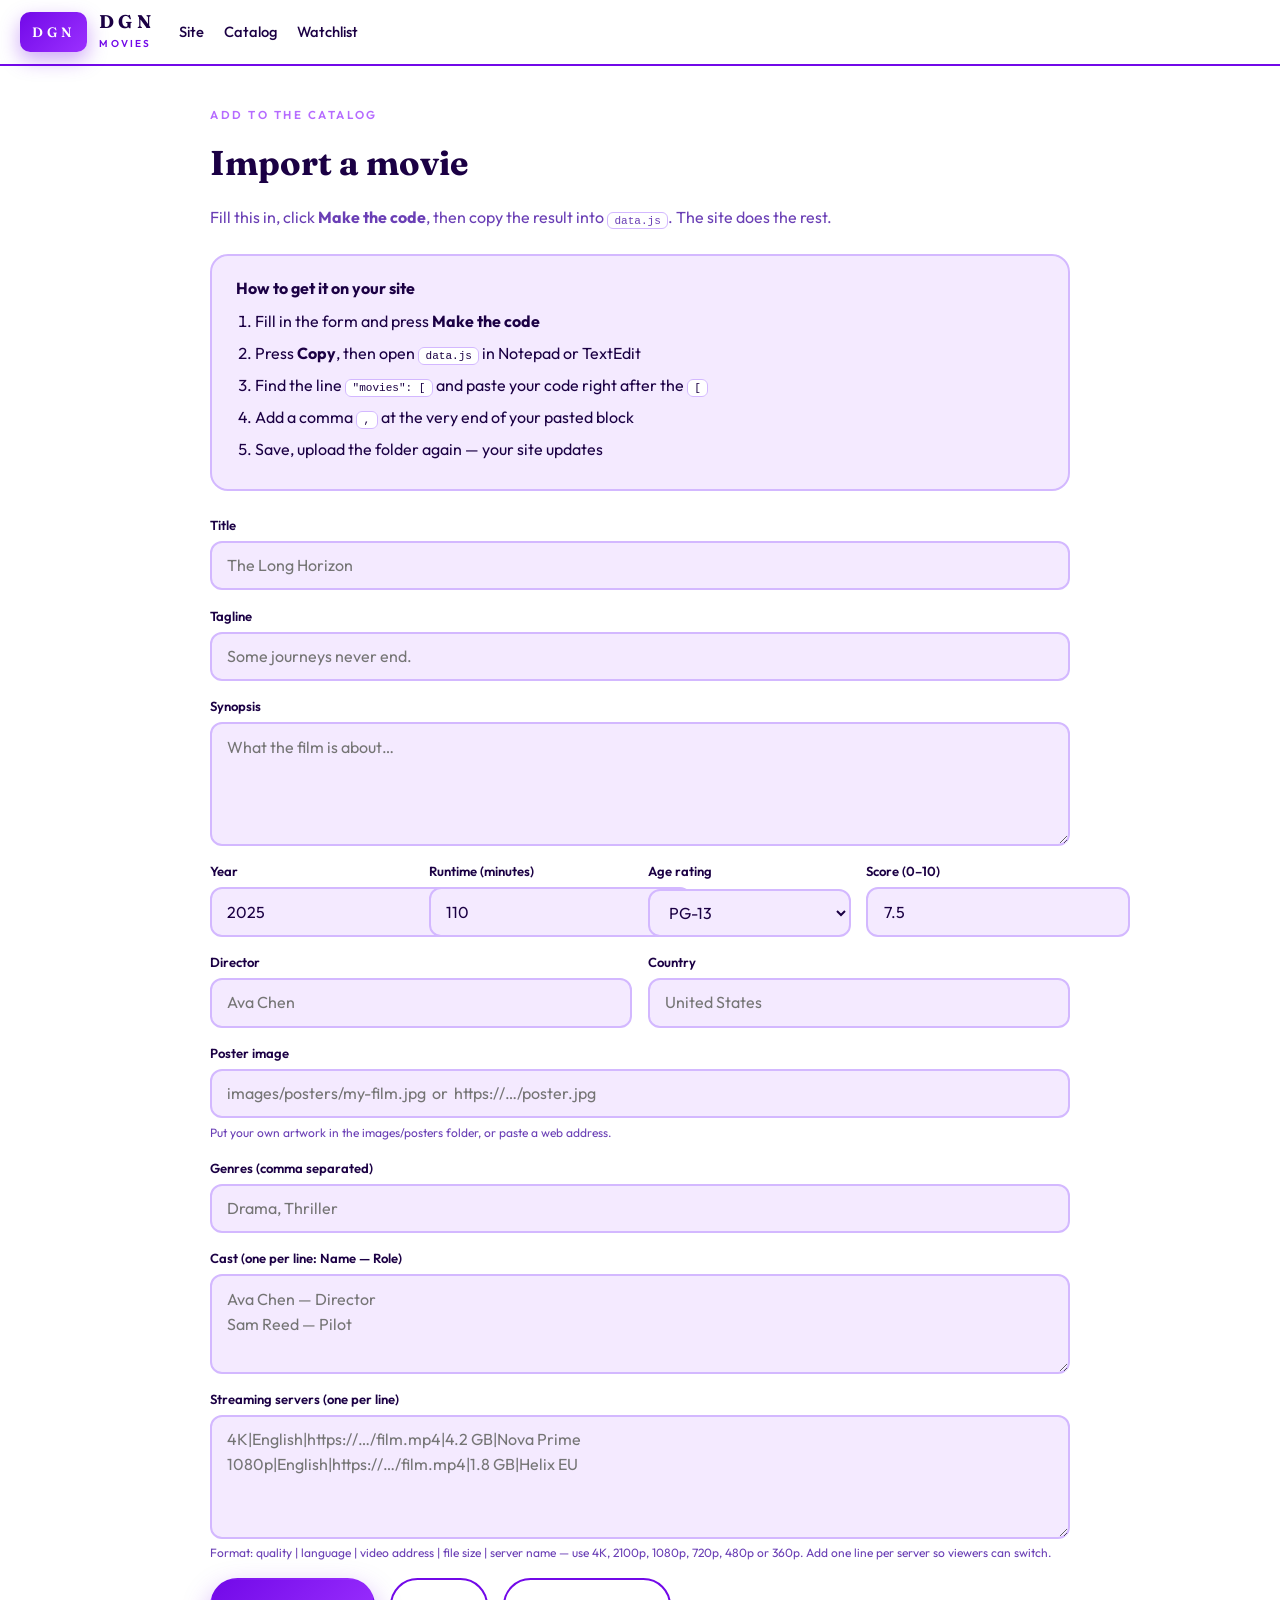
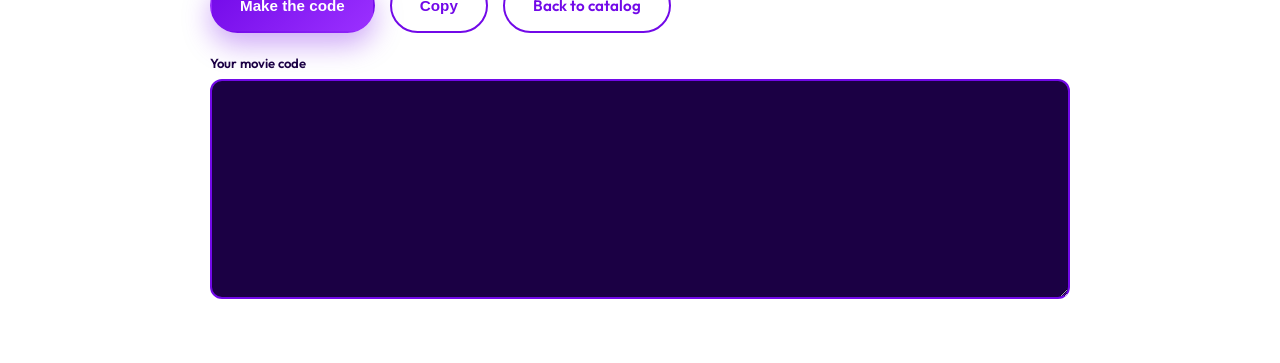
==== import.html @ 088bc802 "Add files via upload" ====
<!doctype html>
<html lang="en">
  <head>
    <meta charset="utf-8" />
    <meta name="viewport" content="width=device-width, initial-scale=1" />
    <title>Import a movie — DGN Movies</title>
    <link
      href="https://fonts.googleapis.com/css2?family=Fraunces:opsz,wght@9..144,400;9..144,600&family=Outfit:wght@300;400;500;600&display=swap"
      rel="stylesheet"
    />
    <link rel="stylesheet" href="styles.css" />
    <style>
      .tool {
        max-width: 860px;
        margin: 2.5rem auto 4rem;
      }
      .field {
        display: grid;
        gap: 0.35rem;
        margin-bottom: 0.95rem;
      }
      .field label {
        font-size: 0.82rem;
        font-weight: 600;
        color: #1b0044;
      }
      .field small {
        color: #6a3fb5;
        font-size: 0.75rem;
      }
      input,
      textarea,
      select {
        font: inherit;
        padding: 0.65rem 0.95rem;
        border: 2px solid #d3b8ff;
        border-radius: 12px;
        background: #f4eaff;
        color: #1b0044;
        outline: none;
      }
      input:focus,
      textarea:focus {
        border-color: #7209e8;
        background: #fff;
      }
      .two {
        display: grid;
        grid-template-columns: repeat(auto-fit, minmax(180px, 1fr));
        gap: 0.95rem;
      }
      .row {
        display: flex;
        gap: 0.95rem;
        flex-wrap: wrap;
      }
      .out {
        width: 100%;
        min-height: 220px;
        font-family: ui-monospace, Menlo, Consolas, monospace;
        font-size: 0.82rem;
        background: #1b0044;
        color: #e9dcff;
        border: 2px solid #7209e8;
      }
      .steps {
        border: 2px solid #d3b8ff;
        border-radius: 18px;
        background: #f4eaff;
        padding: 1.25rem 1.5rem;
        margin: 1.5rem 0;
      }
      .steps ol {
        margin: 0.5rem 0 0;
        padding-left: 1.2rem;
        color: #1b0044;
      }
      .steps li {
        margin-bottom: 0.45rem;
      }
      code {
        background: #fff;
        border: 1px solid #d3b8ff;
        border-radius: 6px;
        padding: 0.1rem 0.4rem;
        font-size: 0.85em;
      }
    </style>
  </head>
  <body>
    <header class="site-header">
      <div class="wrap header-inner">
        <a class="brand" href="index.html">
          <span class="brand-badge">DGN</span>
          <span class="brand-text"><strong>DGN</strong><small>Movies</small></span>
        </a>
        <nav class="nav">
          <a href="index.html">Site</a>
          <a href="index.html#/catalog">Catalog</a>
          <a href="index.html#/watchlist">Watchlist</a>
        </nav>
      </div>
    </header>

    <main class="tool wrap">
      <p class="eyebrow">Add to the catalog</p>
      <h2>Import a movie</h2>
      <p class="muted">
        Fill this in, click <strong>Make the code</strong>, then copy the result into
        <code>data.js</code>. The site does the rest.
      </p>

      <div class="steps">
        <strong>How to get it on your site</strong>
        <ol>
          <li>Fill in the form and press <strong>Make the code</strong></li>
          <li>Press <strong>Copy</strong>, then open <code>data.js</code> in Notepad or TextEdit</li>
          <li>Find the line <code>"movies": [</code> and paste your code right after the <code>[</code></li>
          <li>Add a comma <code>,</code> at the very end of your pasted block</li>
          <li>Save, upload the folder again — your site updates</li>
        </ol>
      </div>

      <div class="field">
        <label for="title">Title</label>
        <input id="title" placeholder="The Long Horizon" />
      </div>

      <div class="field">
        <label for="tagline">Tagline</label>
        <input id="tagline" placeholder="Some journeys never end." />
      </div>

      <div class="field">
        <label for="synopsis">Synopsis</label>
        <textarea id="synopsis" rows="4" placeholder="What the film is about…"></textarea>
      </div>

      <div class="two">
        <div class="field">
          <label for="year">Year</label>
          <input id="year" type="number" value="2025" />
        </div>
        <div class="field">
          <label for="runtime">Runtime (minutes)</label>
          <input id="runtime" type="number" value="110" />
        </div>
        <div class="field">
          <label for="rating">Age rating</label>
          <select id="rating">
            <option>G</option>
            <option>PG</option>
            <option selected>PG-13</option>
            <option>R</option>
            <option>NR</option>
          </select>
        </div>
        <div class="field">
          <label for="score">Score (0–10)</label>
          <input id="score" type="number" step="0.1" value="7.5" />
        </div>
      </div>

      <div class="two">
        <div class="field">
          <label for="director">Director</label>
          <input id="director" placeholder="Ava Chen" />
        </div>
        <div class="field">
          <label for="country">Country</label>
          <input id="country" placeholder="United States" />
        </div>
      </div>

      <div class="field">
        <label for="poster">Poster image</label>
        <input id="poster" placeholder="images/posters/my-film.jpg  or  https://…/poster.jpg" />
        <small>Put your own artwork in the images/posters folder, or paste a web address.</small>
      </div>

      <div class="field">
        <label for="genres">Genres (comma separated)</label>
        <input id="genres" placeholder="Drama, Thriller" />
      </div>

      <div class="field">
        <label for="cast">Cast (one per line: Name — Role)</label>
        <textarea id="cast" rows="3" placeholder="Ava Chen — Director
Sam Reed — Pilot"></textarea>
      </div>

      <div class="field">
        <label for="links">Streaming servers (one per line)</label>
        <textarea id="links" rows="4" placeholder="4K|English|https://…/film.mp4|4.2 GB|Nova Prime
1080p|English|https://…/film.mp4|1.8 GB|Helix EU"></textarea>
        <small>
          Format: quality | language | video address | file size | server name — use 4K, 2100p, 1080p,
          720p, 480p or 360p. Add one line per server so viewers can switch.
        </small>
      </div>

      <div class="row">
        <button class="btn btn-primary" id="make">Make the code</button>
        <button class="btn btn-ghost" id="copy" style="border-color: #7209e8; color: #7209e8">
          Copy
        </button>
        <a class="btn btn-ghost" href="index.html#/catalog" style="border-color: #7209e8; color: #7209e8"
          >Back to catalog</a
        >
      </div>

      <div class="field" style="margin-top: 1.25rem">
        <label for="out">Your movie code</label>
        <textarea id="out" class="out" readonly></textarea>
      </div>
    </main>

    <script>
      function slugify(text) {
        return String(text)
          .toLowerCase()
          .replace(/[^a-z0-9]+/g, "-")
          .replace(/^-+|-+$/g, "")
          .slice(0, 60);
      }

      function build() {
        const value = (id) => document.getElementById(id).value.trim();
        const title = value("title") || "Untitled";
        const slug = slugify(title);
        const poster = value("poster") || "images/posters/fallback.svg";

        const cast = value("cast")
          .split("\n")
          .map((line) => line.trim())
          .filter(Boolean)
          .map((line) => {
            const parts = line.split(/\s+[—–-]\s+/);
            return {
              name: parts[0] || line,
              role: parts[1] || "",
            };
          });

        const links = value("links")
          .split("\n")
          .map((line) => line.trim())
          .filter(Boolean)
          .map((line) => {
            const p = line.split("|").map((x) => x.trim());
            return {
              quality: p[0] || "1080p",
              language: p[1] || "English",
              url: p[2] || "",
              fileSize: p[3] || "1.8 GB",
              server: {
                name: p[4] || "DGN Direct",
                code: slugify(p[4] || "dgn-direct"),
                region: "Global",
                status: "online",
                latencyMs: 25,
                accent: "#7209e8",
              },
            };
          });

        const movie = {
          id: Date.now(),
          slug: slug,
          title: title,
          tagline: value("tagline"),
          synopsis: value("synopsis"),
          year: Number(value("year")) || 2025,
          runtimeMinutes: Number(value("runtime")) || 100,
          contentRating: value("rating") || "PG-13",
          score: Number(value("score")) || 7.5,
          posterUrl: poster,
          backdropUrl: poster,
          director: value("director"),
          country: value("country"),
          featured: false,
          trending: false,
          genres: value("genres")
            .split(",")
            .map((g) => g.trim())
            .filter(Boolean),
          cast: cast,
          links: links,
        };

        document.getElementById("out").value = JSON.stringify(movie, null, 2) + ",";
      }

      document.getElementById("make").addEventListener("click", build);

      document.getElementById("copy").addEventListener("click", function () {
        const out = document.getElementById("out");
        if (!out.value.trim()) build();
        out.select();
        document.execCommand("copy");
        this.textContent = "Copied ✓";
        const button = this;
        setTimeout(function () {
          button.textContent = "Copy";
        }, 1800);
      });
    </script>
  </body>
</html>
---- styles.css ----
:root {
  --violet: #7209e8;
  --violet-bright: #9b30ff;
  --violet-deep: #1b0044;
  --violet-soft: #b56bff;
  --lilac: #f4eaff;
  --border: #d3b8ff;
  --mute: #6a3fb5;
  --fade: #9268d6;
  --hero: #210052;
  --glow: rgba(114, 9, 232, 0.35);
}

* {
  box-sizing: border-box;
}

body {
  margin: 0;
  background: #ffffff;
  color: var(--violet-deep);
  font-family: "Outfit", system-ui, sans-serif;
  line-height: 1.55;
  -webkit-font-smoothing: antialiased;
}

a {
  color: inherit;
  text-decoration: none;
}

.wrap {
  width: min(1240px, 100% - 2.5rem);
  margin-inline: auto;
}

.muted {
  color: var(--mute);
}

/* header */
.site-header {
  position: sticky;
  top: 0;
  z-index: 20;
  background: rgba(255, 255, 255, 0.94);
  backdrop-filter: blur(14px);
  border-bottom: 2px solid var(--violet);
}

.header-inner {
  display: flex;
  align-items: center;
  gap: 1.5rem;
  padding: 0.75rem 0;
  flex-wrap: wrap;
}

.brand {
  display: flex;
  align-items: center;
  gap: 0.75rem;
}

.brand-badge {
  background: linear-gradient(135deg, var(--violet), var(--violet-bright));
  color: #fff;
  padding: 0.6rem 0.75rem;
  border-radius: 10px;
  letter-spacing: 0.28em;
  font-family: "Fraunces", Georgia, serif;
  font-size: 0.85rem;
  font-weight: 600;
  box-shadow: 0 8px 20px var(--glow);
}

.brand-text strong {
  display: block;
  font-family: "Fraunces", Georgia, serif;
  letter-spacing: 0.22em;
  line-height: 1;
  font-size: 1.15rem;
}

.brand-text small {
  display: block;
  margin-top: 0.25rem;
  color: var(--violet);
  text-transform: uppercase;
  letter-spacing: 0.22em;
  font-size: 0.625rem;
  font-weight: 600;
}

.nav {
  display: flex;
  gap: 1.25rem;
  color: var(--violet-deep);
  font-size: 0.92rem;
  font-weight: 500;
}

.nav a:hover {
  color: var(--violet);
}

.search {
  margin-left: auto;
  min-width: 240px;
  padding: 0.6rem 1.1rem;
  border: 2px solid var(--border);
  border-radius: 999px;
  color: var(--violet-deep);
  background: var(--lilac);
  font: inherit;
  outline: none;
}

.search:focus {
  border-color: var(--violet);
  background: #fff;
  box-shadow: 0 0 0 4px rgba(114, 9, 232, 0.18);
}

/* hero */
.hero {
  position: relative;
  overflow: hidden;
  border-radius: 0 0 32px 32px;
  background: var(--hero);
  color: #fff;
  min-height: 64vh;
  display: flex;
  align-items: flex-end;
  margin-inline: calc(50% - 50vw);
  padding: 4rem max(1.25rem, calc(50vw - 620px)) 3.5rem;
}

.hero-bg {
  position: absolute;
  inset: 0;
  width: 100%;
  height: 100%;
  object-fit: cover;
  opacity: 0.55;
  filter: saturate(1.35) contrast(1.08);
}

.hero-scrim {
  position: absolute;
  inset: 0;
  background: linear-gradient(
      100deg,
      #2b0074 0%,
      rgba(43, 0, 116, 0.82) 42%,
      rgba(76, 0, 168, 0.35) 72%,
      rgba(120, 20, 220, 0.15) 100%
    ),
    linear-gradient(0deg, #1b0044 2%, rgba(27, 0, 68, 0.1) 60%);
}

.hero-body {
  position: relative;
  max-width: 660px;
}

.eyebrow {
  text-transform: uppercase;
  letter-spacing: 0.22em;
  font-size: 0.72rem;
  font-weight: 600;
  color: var(--violet-soft);
  margin: 0 0 0.75rem;
}

.hero h1 {
  font-family: "Fraunces", Georgia, serif;
  font-size: clamp(2.75rem, 6.5vw, 4.75rem);
  line-height: 0.96;
  margin: 0;
  text-shadow: 0 6px 30px rgba(20, 0, 60, 0.55);
}

.hero .tagline {
  color: #ffffff;
  font-size: 1.25rem;
  margin: 1rem 0;
  opacity: 0.92;
}

.meta {
  display: flex;
  flex-wrap: wrap;
  gap: 0.6rem;
  font-size: 0.78rem;
  font-weight: 600;
}

.meta span {
  background: rgba(255, 255, 255, 0.14);
  border: 1px solid rgba(255, 255, 255, 0.35);
  color: #fff;
  padding: 0.28rem 0.75rem;
  border-radius: 999px;
  letter-spacing: 0.12em;
  text-transform: uppercase;
}

.btn {
  display: inline-block;
  border-radius: 999px;
  padding: 0.85rem 1.75rem;
  font-size: 0.95rem;
  font-weight: 600;
  cursor: pointer;
  border: 2px solid transparent;
  transition: all 0.18s ease;
}

.btn-primary {
  background: linear-gradient(135deg, var(--violet), var(--violet-bright));
  color: #fff;
  box-shadow: 0 12px 28px var(--glow);
}

.btn-primary:hover {
  transform: translateY(-2px);
}

.btn-light {
  background: #fff;
  color: var(--violet);
}

.btn-light:hover {
  background: var(--lilac);
  transform: translateY(-2px);
}

.btn-ghost {
  border-color: rgba(255, 255, 255, 0.6);
  color: #fff;
  background: rgba(255, 255, 255, 0.08);
}

.btn-ghost:hover {
  background: rgba(255, 255, 255, 0.2);
}

.hero-actions {
  display: flex;
  gap: 0.85rem;
  margin-top: 1.85rem;
  flex-wrap: wrap;
}

/* sections */
.section {
  margin-top: 4rem;
}

.section-head {
  display: flex;
  align-items: flex-end;
  justify-content: space-between;
  gap: 1rem;
  margin-bottom: 1.5rem;
}

h2 {
  font-family: "Fraunces", Georgia, serif;
  font-size: 2.15rem;
  margin: 0.25rem 0 0;
  color: var(--violet-deep);
}

/* poster grid + rail */
.rail {
  display: flex;
  gap: 1.15rem;
  overflow-x: auto;
  padding-bottom: 0.5rem;
}

.grid {
  display: grid;
  grid-template-columns: repeat(auto-fill, minmax(170px, 1fr));
  gap: 1.15rem;
}

.card {
  position: relative;
  display: block;
  border-radius: 16px;
  overflow: hidden;
  background: var(--hero);
  box-shadow: 0 18px 36px rgba(60, 0, 150, 0.28);
  transition: transform 0.25s ease, box-shadow 0.25s ease;
}

.card:hover {
  transform: translateY(-6px);
  box-shadow: 0 26px 50px var(--glow);
}

.rail .card {
  min-width: 215px;
}

.card img {
  width: 100%;
  aspect-ratio: 2 / 3;
  object-fit: cover;
  display: block;
  filter: saturate(1.15) contrast(1.05);
}

.card-overlay {
  position: absolute;
  inset: 0;
  background: linear-gradient(to top, rgba(27, 0, 68, 0.96) 12%, rgba(27, 0, 68, 0.12) 55%);
}

.card-body {
  position: absolute;
  inset: auto 0 0 0;
  padding: 1rem;
  color: #fff;
}

.card-body h3 {
  font-family: "Fraunces", Georgia, serif;
  font-size: 1.12rem;
  margin: 0;
  line-height: 1.18;
  text-shadow: 0 2px 12px rgba(20, 0, 60, 0.7);
}

.card-body p {
  margin: 0.4rem 0 0;
  font-size: 0.7rem;
  font-weight: 600;
  letter-spacing: 0.14em;
  text-transform: uppercase;
  color: var(--violet-soft);
}

.badges {
  position: absolute;
  top: 0.85rem;
  left: 0.85rem;
  display: flex;
  gap: 0.4rem;
}

.badge {
  background: #fff;
  color: var(--violet);
  font-size: 0.72rem;
  font-weight: 700;
  padding: 0.2rem 0.65rem;
  border-radius: 999px;
  box-shadow: 0 6px 14px rgba(20, 0, 60, 0.35);
}

.badge.dark {
  background: var(--violet);
  color: #fff;
  font-weight: 600;
}

/* chips */
.chips {
  display: flex;
  flex-wrap: wrap;
  gap: 0.55rem;
  margin: 0.75rem 0 1.5rem;
  align-items: center;
}

.chip {
  border: 2px solid var(--border);
  background: var(--lilac);
  color: var(--violet-deep);
  border-radius: 999px;
  padding: 0.42rem 1rem;
  font-size: 0.82rem;
  font-weight: 600;
  cursor: pointer;
  transition: all 0.18s ease;
}

.chip:hover {
  border-color: var(--violet);
  color: var(--violet);
}

.chip.on {
  background: linear-gradient(135deg, var(--violet), var(--violet-bright));
  border-color: var(--violet);
  color: #fff;
  box-shadow: 0 10px 22px var(--glow);
}

/* services */
.services {
  display: grid;
  grid-template-columns: repeat(auto-fill, minmax(205px, 1fr));
  gap: 1rem;
}

.service {
  border: 2px solid var(--border);
  border-radius: 18px;
  padding: 1.15rem;
  background: #fff;
  transition: all 0.2s ease;
}

.service:hover {
  border-color: var(--violet);
  transform: translateY(-5px);
  box-shadow: 0 20px 40px var(--glow);
}

.service-dot {
  width: 42px;
  height: 42px;
  border-radius: 14px;
  display: grid;
  place-items: center;
  color: #fff;
  font-size: 0.78rem;
  font-weight: 700;
  box-shadow: 0 8px 18px rgba(20, 0, 60, 0.28);
}

.service h3 {
  font-family: "Fraunces", Georgia, serif;
  margin: 0.95rem 0 0.15rem;
  font-size: 1.2rem;
  color: var(--violet-deep);
}

.service .cat {
  color: var(--violet);
  text-transform: uppercase;
  letter-spacing: 0.16em;
  font-size: 0.66rem;
  font-weight: 700;
}

.service p {
  color: var(--mute);
  font-size: 0.85rem;
  margin: 0.55rem 0 0.8rem;
}

.service .open {
  color: var(--violet);
  font-size: 0.82rem;
  font-weight: 600;
}

/* detail */
.detail-hero {
  position: relative;
  overflow: hidden;
  border-radius: 0 0 32px 32px;
  background: var(--hero);
  color: #fff;
  margin-inline: calc(50% - 50vw);
  padding: 3.25rem max(1.25rem, calc(50vw - 620px)) 3rem;
}

.detail-inner {
  position: relative;
  display: grid;
  grid-template-columns: 200px 1fr;
  gap: 2.25rem;
  align-items: end;
}

.detail-inner img.poster {
  width: 200px;
  border-radius: 14px;
  border: 3px solid rgba(255, 255, 255, 0.35);
  box-shadow: 0 24px 48px rgba(0, 0, 0, 0.5);
  filter: saturate(1.15);
}

.detail-inner h1 {
  font-family: "Fraunces", Georgia, serif;
  font-size: clamp(2.5rem, 5.5vw, 4rem);
  margin: 0.35rem 0;
  line-height: 1;
  text-shadow: 0 6px 30px rgba(20, 0, 60, 0.55);
}

.detail-inner .tagline {
  color: #fff;
  font-size: 1.2rem;
  opacity: 0.92;
}

.columns {
  display: grid;
  grid-template-columns: minmax(0, 1fr) 310px;
  gap: 2.5rem;
  margin-top: 2.5rem;
}

.player {
  border: 2px solid var(--border);
  border-radius: 20px;
  overflow: hidden;
  background: #fff;
  box-shadow: 0 22px 46px rgba(60, 0, 150, 0.24);
}

.player video {
  width: 100%;
  aspect-ratio: 16 / 9;
  background: var(--hero);
  display: block;
}

.player-body {
  background: var(--lilac);
  padding: 1.15rem;
  border-top: 2px solid var(--border);
}

.server-grid {
  display: grid;
  grid-template-columns: repeat(auto-fill, minmax(215px, 1fr));
  gap: 0.75rem;
}

.server {
  border: 2px solid var(--border);
  background: #fff;
  border-radius: 14px;
  padding: 0.95rem;
  text-align: left;
  cursor: pointer;
  font: inherit;
  transition: all 0.16s ease;
}

.server:hover {
  border-color: var(--violet-soft);
  transform: translateY(-2px);
}

.server.on {
  border-color: var(--violet);
  background: #f0e2ff;
  box-shadow: 0 10px 22px var(--glow);
}

.server .top {
  display: flex;
  align-items: center;
  justify-content: space-between;
  gap: 0.5rem;
}

.server .name {
  display: flex;
  align-items: center;
  gap: 0.55rem;
  font-size: 0.95rem;
  font-weight: 600;
  color: var(--violet-deep);
}

.dot {
  width: 11px;
  height: 11px;
  border-radius: 999px;
  box-shadow: 0 0 0 3px rgba(114, 9, 232, 0.16);
}

.q {
  background: var(--violet);
  color: #fff;
  border-radius: 999px;
  padding: 0.18rem 0.65rem;
  font-size: 0.72rem;
  font-weight: 700;
}

.server .sub {
  color: var(--mute);
  font-size: 0.8rem;
  margin-top: 0.4rem;
  font-weight: 500;
}

.panel {
  border: 2px solid var(--border);
  border-radius: 20px;
  padding: 1.35rem;
  background: var(--lilac);
}

.panel h3 {
  margin: 0 0 0.85rem;
  color: var(--violet);
  text-transform: uppercase;
  letter-spacing: 0.2em;
  font-size: 0.72rem;
  font-weight: 700;
}

.panel ul {
  list-style: none;
  margin: 0;
  padding: 0;
  display: grid;
  gap: 0.85rem;
  font-size: 0.92rem;
  color: var(--violet-deep);
  font-weight: 500;
}

.panel li span {
  display: block;
  color: var(--mute);
  font-size: 0.8rem;
  font-weight: 500;
}

.cast {
  list-style: none;
  padding: 0;
  margin: 1.15rem 0 0;
  display: grid;
  grid-template-columns: repeat(auto-fill, minmax(215px, 1fr));
  gap: 0.85rem;
}

.cast li {
  border: 2px solid var(--border);
  background: var(--lilac);
  border-radius: 14px;
  padding: 0.95rem 1.15rem;
  color: var(--violet-deep);
}

.cast li span {
  display: block;
  color: var(--mute);
  font-size: 0.84rem;
}

.synopsis {
  max-width: 62ch;
  color: var(--violet-deep);
  margin-top: 2rem;
  font-size: 1.06rem;
  line-height: 1.75;
}

/* footer */
.site-footer {
  margin-top: 5.5rem;
  border-top: 3px solid var(--violet);
  background: linear-gradient(135deg, var(--violet-deep), #3d0091);
  color: #e9dcff;
}

.footer-inner {
  display: flex;
  justify-content: space-between;
  gap: 2rem;
  padding: 2.75rem 0;
  flex-wrap: wrap;
  font-size: 0.92rem;
}

.footer-brand {
  font-family: "Fraunces", Georgia, serif;
  letter-spacing: 0.22em;
  color: #fff;
  font-size: 1.55rem;
  margin: 0 0 0.5rem;
}

.footer-links {
  display: flex;
  gap: 1.35rem;
  text-transform: uppercase;
  letter-spacing: 0.16em;
  font-size: 0.75rem;
  font-weight: 600;
}

.footer-links a:hover {
  color: var(--violet-soft);
}

.empty {
  color: var(--mute);
  padding: 3rem 0;
  font-size: 1.05rem;
}

@media (max-width: 860px) {
  .columns {
    grid-template-columns: 1fr;
  }

  .detail-inner {
    grid-template-columns: 1fr;
  }

  .detail-inner img.poster {
    display: none;
  }

  .search {
    order: 3;
    width: 100%;
    margin-left: 0;
  }
}
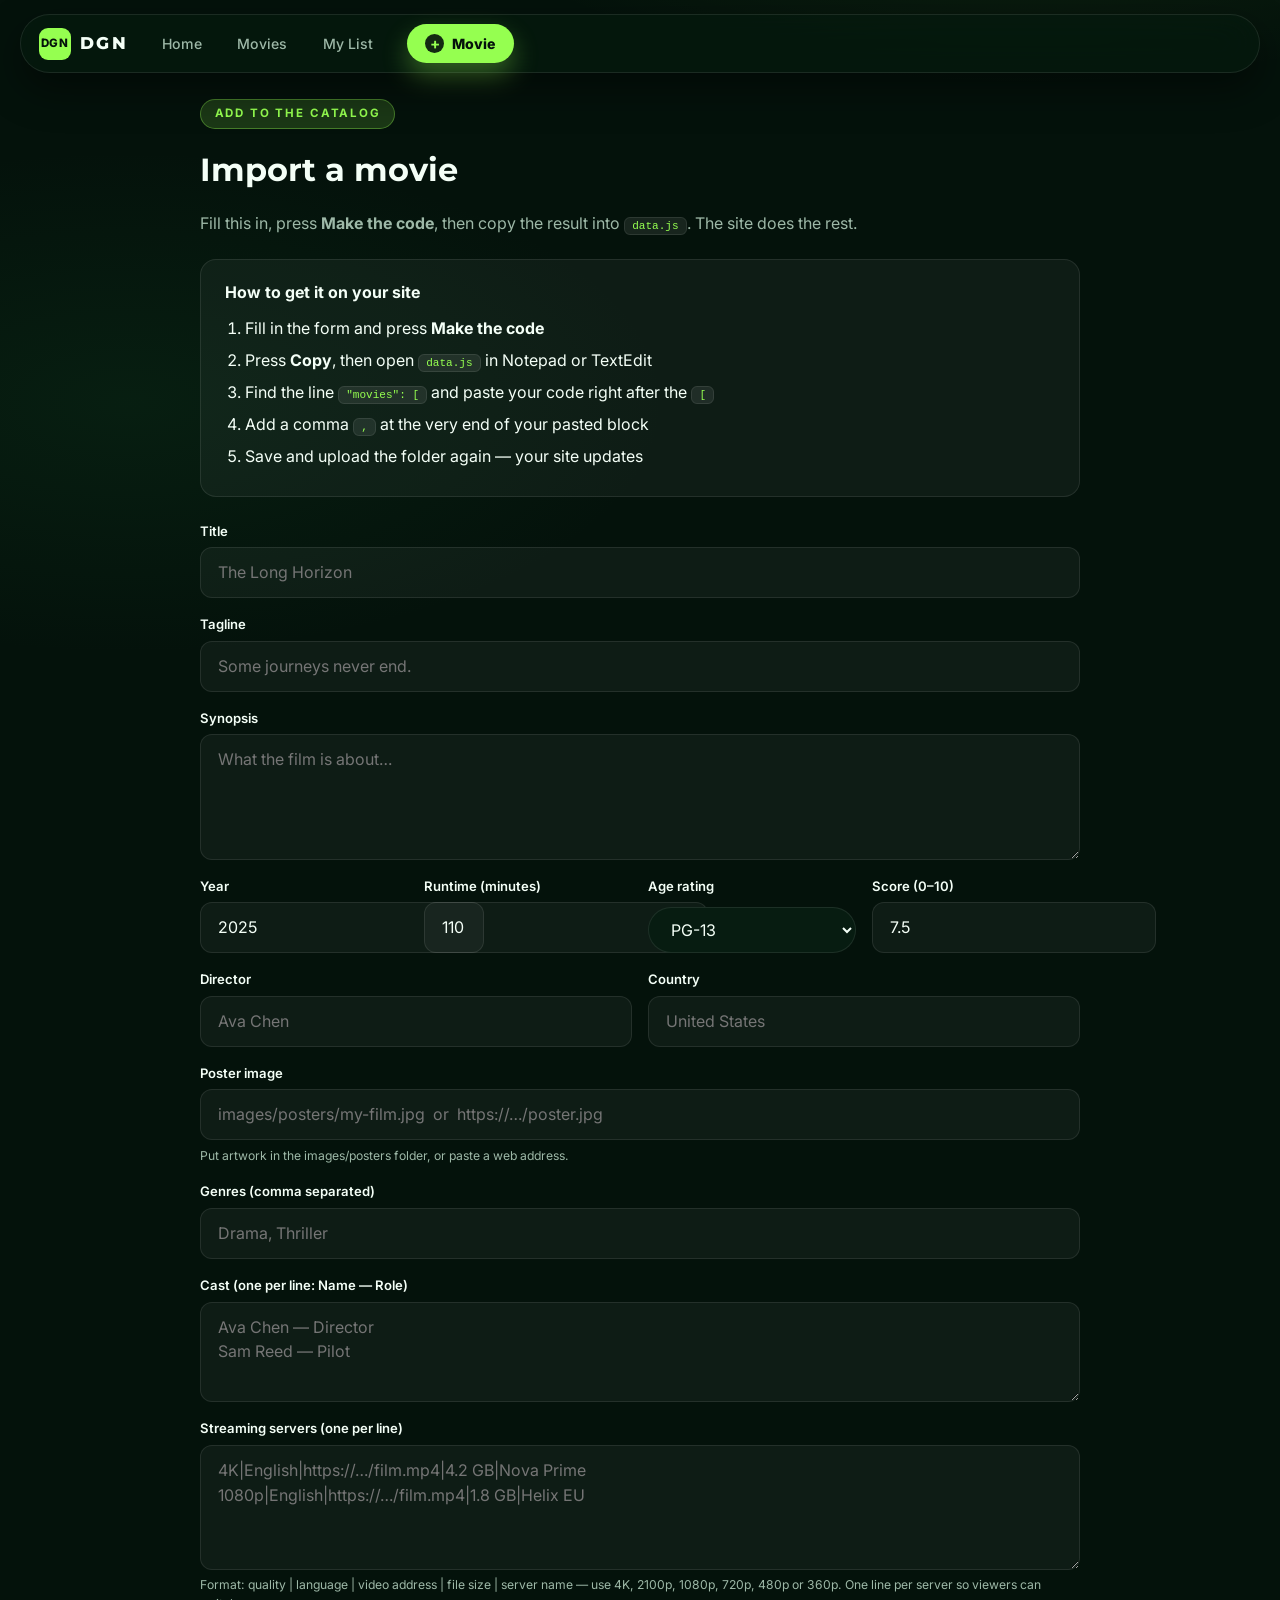
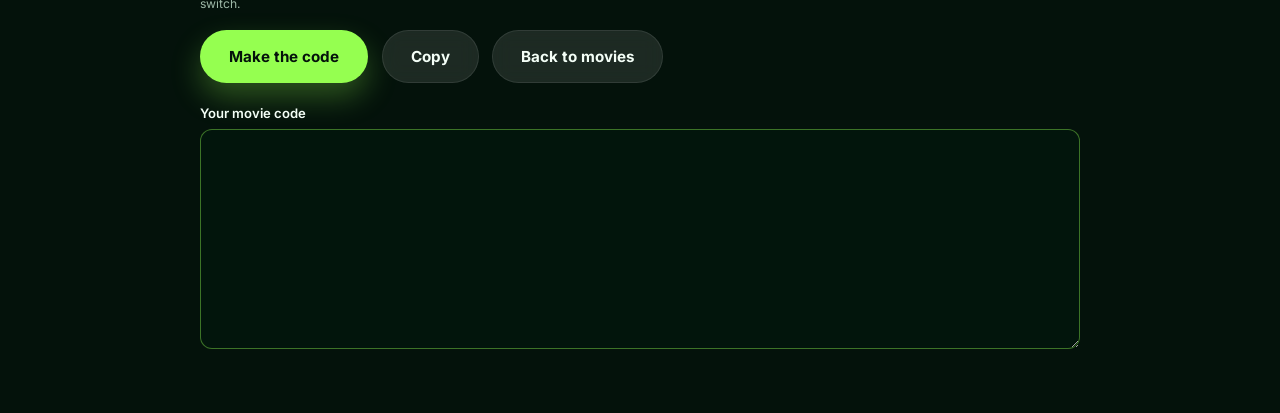
==== commit 45619efe: "Add files via upload" ====
--- a/import.html
+++ b/import.html
@@ -4,54 +4,53 @@
     <meta charset="utf-8" />
     <meta name="viewport" content="width=device-width, initial-scale=1" />
     <title>Import a movie — DGN Movies</title>
+    <meta name="theme-color" content="#95FF50" />
     <link
-      href="https://fonts.googleapis.com/css2?family=Fraunces:opsz,wght@9..144,400;9..144,600&family=Outfit:wght@300;400;500;600&display=swap"
+      href="https://fonts.googleapis.com/css2?family=Inter:wght@300;400;500;600;700;800&family=Montserrat:wght@500;600;700;800&display=swap"
       rel="stylesheet"
     />
     <link rel="stylesheet" href="styles.css" />
     <style>
       .tool {
-        max-width: 860px;
+        max-width: 880px;
         margin: 2.5rem auto 4rem;
       }
       .field {
         display: grid;
-        gap: 0.35rem;
-        margin-bottom: 0.95rem;
+        gap: 0.4rem;
+        margin-bottom: 1rem;
       }
       .field label {
         font-size: 0.82rem;
         font-weight: 600;
-        color: #1b0044;
       }
       .field small {
-        color: #6a3fb5;
-        font-size: 0.75rem;
+        color: var(--muted);
+        font-size: 0.76rem;
       }
       input,
-      textarea,
-      select {
+      textarea {
         font: inherit;
-        padding: 0.65rem 0.95rem;
-        border: 2px solid #d3b8ff;
+        padding: 0.75rem 1.05rem;
+        border: 1px solid var(--line);
         border-radius: 12px;
-        background: #f4eaff;
-        color: #1b0044;
+        background: var(--panel);
+        color: var(--text);
         outline: none;
       }
       input:focus,
       textarea:focus {
-        border-color: #7209e8;
-        background: #fff;
+        border-color: var(--accent);
+        background: var(--panel-2);
       }
       .two {
         display: grid;
         grid-template-columns: repeat(auto-fit, minmax(180px, 1fr));
-        gap: 0.95rem;
-      }
-      .row {
+        gap: 1rem;
+      }
+      .row-btn {
         display: flex;
-        gap: 0.95rem;
+        gap: 0.85rem;
         flex-wrap: wrap;
       }
       .out {
@@ -59,54 +58,55 @@
         min-height: 220px;
         font-family: ui-monospace, Menlo, Consolas, monospace;
         font-size: 0.82rem;
-        background: #1b0044;
-        color: #e9dcff;
-        border: 2px solid #7209e8;
+        background: #02150c;
+        color: var(--accent);
+        border: 1px solid rgba(149, 255, 80, 0.4);
       }
       .steps {
-        border: 2px solid #d3b8ff;
-        border-radius: 18px;
-        background: #f4eaff;
+        border: 1px solid var(--line);
+        border-radius: 16px;
+        background: var(--panel);
         padding: 1.25rem 1.5rem;
         margin: 1.5rem 0;
       }
       .steps ol {
-        margin: 0.5rem 0 0;
-        padding-left: 1.2rem;
-        color: #1b0044;
+        margin: 0.65rem 0 0;
+        padding-left: 1.25rem;
       }
       .steps li {
         margin-bottom: 0.45rem;
       }
       code {
-        background: #fff;
-        border: 1px solid #d3b8ff;
+        background: var(--panel-2);
+        border: 1px solid var(--line);
         border-radius: 6px;
-        padding: 0.1rem 0.4rem;
+        padding: 0.12rem 0.45rem;
         font-size: 0.85em;
+        color: var(--accent);
       }
     </style>
   </head>
   <body>
-    <header class="site-header">
-      <div class="wrap header-inner">
+    <div class="nav-shell">
+      <nav class="nav">
         <a class="brand" href="index.html">
-          <span class="brand-badge">DGN</span>
-          <span class="brand-text"><strong>DGN</strong><small>Movies</small></span>
+          <span class="brand-mark">DGN</span>
+          <span class="brand-name">DGN</span>
         </a>
-        <nav class="nav">
-          <a href="index.html">Site</a>
-          <a href="index.html#/catalog">Catalog</a>
-          <a href="index.html#/watchlist">Watchlist</a>
-        </nav>
-      </div>
-    </header>
-
-    <main class="tool wrap">
-      <p class="eyebrow">Add to the catalog</p>
-      <h2>Import a movie</h2>
+        <div class="nav-links">
+          <a href="index.html">Home</a>
+          <a href="index.html#/catalog">Movies</a>
+          <a href="index.html#/watchlist">My List</a>
+        </div>
+        <a class="nav-cta" href="import.html"><span class="plus">+</span> Movie</a>
+      </nav>
+    </div>
+
+    <main class="tool">
+      <span class="tag-pill">Add to the catalog</span>
+      <h2 style="font-size: 2rem; margin: 1rem 0 0.5rem">Import a movie</h2>
       <p class="muted">
-        Fill this in, click <strong>Make the code</strong>, then copy the result into
+        Fill this in, press <strong>Make the code</strong>, then copy the result into
         <code>data.js</code>. The site does the rest.
       </p>
 
@@ -117,7 +117,7 @@
           <li>Press <strong>Copy</strong>, then open <code>data.js</code> in Notepad or TextEdit</li>
           <li>Find the line <code>"movies": [</code> and paste your code right after the <code>[</code></li>
           <li>Add a comma <code>,</code> at the very end of your pasted block</li>
-          <li>Save, upload the folder again — your site updates</li>
+          <li>Save and upload the folder again — your site updates</li>
         </ol>
       </div>
 
@@ -147,7 +147,7 @@
         </div>
         <div class="field">
           <label for="rating">Age rating</label>
-          <select id="rating">
+          <select id="rating" style="width: 100%">
             <option>G</option>
             <option>PG</option>
             <option selected>PG-13</option>
@@ -175,7 +175,7 @@
       <div class="field">
         <label for="poster">Poster image</label>
         <input id="poster" placeholder="images/posters/my-film.jpg  or  https://…/poster.jpg" />
-        <small>Put your own artwork in the images/posters folder, or paste a web address.</small>
+        <small>Put artwork in the images/posters folder, or paste a web address.</small>
       </div>
 
       <div class="field">
@@ -185,28 +185,26 @@
 
       <div class="field">
         <label for="cast">Cast (one per line: Name — Role)</label>
-        <textarea id="cast" rows="3" placeholder="Ava Chen — Director
-Sam Reed — Pilot"></textarea>
+        <textarea id="cast" rows="3" placeholder="Ava Chen — Director&#10;Sam Reed — Pilot"></textarea>
       </div>
 
       <div class="field">
         <label for="links">Streaming servers (one per line)</label>
-        <textarea id="links" rows="4" placeholder="4K|English|https://…/film.mp4|4.2 GB|Nova Prime
-1080p|English|https://…/film.mp4|1.8 GB|Helix EU"></textarea>
+        <textarea
+          id="links"
+          rows="4"
+          placeholder="4K|English|https://…/film.mp4|4.2 GB|Nova Prime&#10;1080p|English|https://…/film.mp4|1.8 GB|Helix EU"
+        ></textarea>
         <small>
-          Format: quality | language | video address | file size | server name — use 4K, 2100p, 1080p,
-          720p, 480p or 360p. Add one line per server so viewers can switch.
+          Format: quality | language | video address | file size | server name — use 4K, 2100p,
+          1080p, 720p, 480p or 360p. One line per server so viewers can switch.
         </small>
       </div>
 
-      <div class="row">
-        <button class="btn btn-primary" id="make">Make the code</button>
-        <button class="btn btn-ghost" id="copy" style="border-color: #7209e8; color: #7209e8">
-          Copy
-        </button>
-        <a class="btn btn-ghost" href="index.html#/catalog" style="border-color: #7209e8; color: #7209e8"
-          >Back to catalog</a
-        >
+      <div class="row-btn">
+        <button class="btn btn-accent" id="make">Make the code</button>
+        <button class="btn btn-glass" id="copy">Copy</button>
+        <a class="btn btn-glass" href="index.html#/catalog">Back to movies</a>
       </div>
 
       <div class="field" style="margin-top: 1.25rem">
@@ -236,10 +234,7 @@
           .filter(Boolean)
           .map((line) => {
             const parts = line.split(/\s+[—–-]\s+/);
-            return {
-              name: parts[0] || line,
-              role: parts[1] || "",
-            };
+            return { name: parts[0] || line, role: parts[1] || "" };
           });
 
         const links = value("links")
@@ -259,7 +254,7 @@
                 region: "Global",
                 status: "online",
                 latencyMs: 25,
-                accent: "#7209e8",
+                accent: "#95ff50",
               },
             };
           });
--- a/styles.css
+++ b/styles.css
@@ -1,25 +1,33 @@
 :root {
-  --violet: #7209e8;
-  --violet-bright: #9b30ff;
-  --violet-deep: #1b0044;
-  --violet-soft: #b56bff;
-  --lilac: #f4eaff;
-  --border: #d3b8ff;
-  --mute: #6a3fb5;
-  --fade: #9268d6;
-  --hero: #210052;
-  --glow: rgba(114, 9, 232, 0.35);
+  --bg: #04120b;
+  --bg-2: #071c11;
+  --panel: rgba(255, 255, 255, 0.045);
+  --panel-2: rgba(255, 255, 255, 0.08);
+  --line: rgba(255, 255, 255, 0.09);
+  --text: #f4fff7;
+  --muted: #9db8a7;
+  --accent: #95ff50;
+  --accent-2: #6ee02f;
+  --shadow: 0 18px 40px rgba(0, 0, 0, 0.55);
+  --radius: 12px;
 }
 
 * {
   box-sizing: border-box;
 }
 
+html {
+  scroll-behavior: smooth;
+}
+
 body {
   margin: 0;
-  background: #ffffff;
-  color: var(--violet-deep);
-  font-family: "Outfit", system-ui, sans-serif;
+  background:
+    radial-gradient(1100px 480px at 80% -10%, rgba(149, 255, 80, 0.1), transparent 60%),
+    radial-gradient(900px 420px at 10% 20%, rgba(30, 120, 60, 0.12), transparent 60%),
+    var(--bg);
+  color: var(--text);
+  font-family: "Inter", system-ui, sans-serif;
   line-height: 1.55;
   -webkit-font-smoothing: antialiased;
 }
@@ -29,111 +37,187 @@
   text-decoration: none;
 }
 
+img {
+  display: block;
+}
+
 .wrap {
-  width: min(1240px, 100% - 2.5rem);
+  width: min(1320px, 100% - 2.5rem);
   margin-inline: auto;
 }
 
 .muted {
-  color: var(--mute);
-}
-
-/* header */
-.site-header {
+  color: var(--muted);
+}
+
+h1,
+h2,
+h3 {
+  font-family: "Montserrat", "Inter", sans-serif;
+  margin: 0;
+}
+
+/* ---------- floating glass nav ---------- */
+.nav-shell {
   position: sticky;
-  top: 0;
-  z-index: 20;
-  background: rgba(255, 255, 255, 0.94);
-  backdrop-filter: blur(14px);
-  border-bottom: 2px solid var(--violet);
-}
-
-.header-inner {
+  top: 14px;
+  z-index: 60;
+  padding: 0 1.25rem;
+}
+
+.nav {
+  width: min(1320px, 100%);
+  margin: 0 auto;
   display: flex;
   align-items: center;
-  gap: 1.5rem;
-  padding: 0.75rem 0;
-  flex-wrap: wrap;
+  gap: 1.15rem;
+  padding: 0.55rem 0.7rem 0.55rem 1.1rem;
+  border-radius: 999px;
+  border: 1px solid var(--line);
+  background: rgba(6, 26, 15, 0.72);
+  backdrop-filter: blur(20px) saturate(1.3);
+  box-shadow: 0 16px 40px rgba(0, 0, 0, 0.45);
 }
 
 .brand {
   display: flex;
   align-items: center;
-  gap: 0.75rem;
-}
-
-.brand-badge {
-  background: linear-gradient(135deg, var(--violet), var(--violet-bright));
-  color: #fff;
-  padding: 0.6rem 0.75rem;
-  border-radius: 10px;
-  letter-spacing: 0.28em;
-  font-family: "Fraunces", Georgia, serif;
-  font-size: 0.85rem;
-  font-weight: 600;
-  box-shadow: 0 8px 20px var(--glow);
-}
-
-.brand-text strong {
-  display: block;
-  font-family: "Fraunces", Georgia, serif;
-  letter-spacing: 0.22em;
-  line-height: 1;
-  font-size: 1.15rem;
-}
-
-.brand-text small {
-  display: block;
-  margin-top: 0.25rem;
-  color: var(--violet);
-  text-transform: uppercase;
-  letter-spacing: 0.22em;
-  font-size: 0.625rem;
-  font-weight: 600;
-}
-
-.nav {
-  display: flex;
-  gap: 1.25rem;
-  color: var(--violet-deep);
-  font-size: 0.92rem;
+  gap: 0.6rem;
+  font-weight: 800;
+  letter-spacing: 0.14em;
+}
+
+.brand-mark {
+  width: 32px;
+  height: 32px;
+  border-radius: 9px;
+  display: grid;
+  place-items: center;
+  background: var(--accent);
+  color: #04120b;
+  font-size: 0.72rem;
+  font-weight: 800;
+  letter-spacing: 0.06em;
+}
+
+.brand-name {
+  font-family: "Montserrat", sans-serif;
+  font-size: 1.05rem;
+}
+
+.nav-links {
+  display: flex;
+  gap: 0.35rem;
+}
+
+.nav-links a {
+  padding: 0.45rem 0.95rem;
+  border-radius: 999px;
+  font-size: 0.88rem;
   font-weight: 500;
-}
-
-.nav a:hover {
-  color: var(--violet);
+  color: var(--muted);
+  transition: all 0.18s ease;
+}
+
+.nav-links a:hover {
+  color: var(--text);
+  background: var(--panel-2);
+}
+
+.nav-links a.on {
+  color: #04120b;
+  background: var(--accent);
+  font-weight: 700;
 }
 
 .search {
   margin-left: auto;
-  min-width: 240px;
-  padding: 0.6rem 1.1rem;
-  border: 2px solid var(--border);
-  border-radius: 999px;
-  color: var(--violet-deep);
-  background: var(--lilac);
+  display: flex;
+  align-items: center;
+  gap: 0.55rem;
+  background: var(--panel);
+  border: 1px solid var(--line);
+  border-radius: 999px;
+  padding: 0.42rem 0.95rem;
+  min-width: 230px;
+}
+
+.search input {
+  background: none;
+  border: 0;
+  outline: none;
+  color: var(--text);
   font: inherit;
-  outline: none;
-}
-
-.search:focus {
-  border-color: var(--violet);
-  background: #fff;
-  box-shadow: 0 0 0 4px rgba(114, 9, 232, 0.18);
-}
-
-/* hero */
+  width: 100%;
+}
+
+.search input::placeholder {
+  color: rgba(157, 184, 167, 0.75);
+}
+
+.search svg {
+  flex: none;
+  opacity: 0.7;
+}
+
+.nav-cta {
+  display: inline-flex;
+  align-items: center;
+  gap: 0.45rem;
+  flex: none;
+  padding: 0.55rem 1.15rem;
+  border-radius: 999px;
+  background: var(--accent);
+  color: #04120b;
+  font-weight: 800;
+  font-size: 0.88rem;
+  letter-spacing: 0.01em;
+  box-shadow: 0 12px 26px rgba(149, 255, 80, 0.32);
+  transition: all 0.18s ease;
+}
+
+.nav-cta:hover {
+  background: var(--accent-2);
+  transform: translateY(-2px);
+}
+
+.nav-cta .plus {
+  display: grid;
+  place-items: center;
+  width: 19px;
+  height: 19px;
+  border-radius: 999px;
+  background: rgba(4, 18, 11, 0.9);
+  color: var(--accent);
+  font-size: 0.95rem;
+  line-height: 1;
+  font-weight: 700;
+}
+
+/* ---------- hero carousel ---------- */
 .hero {
   position: relative;
+  margin: -72px calc(50% - 50vw) 0;
+  min-height: 74vh;
+  display: flex;
+  align-items: flex-end;
   overflow: hidden;
-  border-radius: 0 0 32px 32px;
-  background: var(--hero);
-  color: #fff;
-  min-height: 64vh;
+  transition: opacity 0.5s ease;
+}
+
+.hero-slide {
+  position: absolute;
+  inset: 0;
   display: flex;
   align-items: flex-end;
-  margin-inline: calc(50% - 50vw);
-  padding: 4rem max(1.25rem, calc(50vw - 620px)) 3.5rem;
+  opacity: 0;
+  visibility: hidden;
+  transition: opacity 0.6s ease;
+}
+
+.hero-slide.on {
+  opacity: 1;
+  visibility: visible;
 }
 
 .hero-bg {
@@ -142,393 +226,459 @@
   width: 100%;
   height: 100%;
   object-fit: cover;
-  opacity: 0.55;
-  filter: saturate(1.35) contrast(1.08);
+  opacity: 0.62;
+  filter: saturate(1.15);
 }
 
 .hero-scrim {
   position: absolute;
   inset: 0;
-  background: linear-gradient(
-      100deg,
-      #2b0074 0%,
-      rgba(43, 0, 116, 0.82) 42%,
-      rgba(76, 0, 168, 0.35) 72%,
-      rgba(120, 20, 220, 0.15) 100%
-    ),
-    linear-gradient(0deg, #1b0044 2%, rgba(27, 0, 68, 0.1) 60%);
+  background:
+    linear-gradient(90deg, var(--bg) 4%, rgba(4, 18, 11, 0.82) 38%, rgba(4, 18, 11, 0.25) 72%),
+    linear-gradient(0deg, var(--bg) 3%, rgba(4, 18, 11, 0.1) 55%);
 }
 
 .hero-body {
   position: relative;
-  max-width: 660px;
-}
-
-.eyebrow {
+  width: min(1320px, 100% - 2.5rem);
+  margin: 0 auto;
+  padding: 8rem 0 5.5rem;
+  max-width: min(1320px, 100% - 2.5rem);
+}
+
+.hero-body > div {
+  max-width: 620px;
+}
+
+.tag-pill {
+  display: inline-flex;
+  align-items: center;
+  gap: 0.5rem;
+  padding: 0.32rem 0.85rem;
+  border-radius: 999px;
+  background: rgba(149, 255, 80, 0.16);
+  border: 1px solid rgba(149, 255, 80, 0.35);
+  color: var(--accent);
+  font-size: 0.72rem;
+  font-weight: 700;
+  letter-spacing: 0.16em;
   text-transform: uppercase;
-  letter-spacing: 0.22em;
-  font-size: 0.72rem;
-  font-weight: 600;
-  color: var(--violet-soft);
-  margin: 0 0 0.75rem;
 }
 
 .hero h1 {
-  font-family: "Fraunces", Georgia, serif;
-  font-size: clamp(2.75rem, 6.5vw, 4.75rem);
-  line-height: 0.96;
-  margin: 0;
-  text-shadow: 0 6px 30px rgba(20, 0, 60, 0.55);
+  font-size: clamp(2.6rem, 6vw, 4.5rem);
+  line-height: 1;
+  margin: 1.15rem 0 0.9rem;
+  text-shadow: 0 12px 40px rgba(0, 0, 0, 0.6);
 }
 
 .hero .tagline {
-  color: #ffffff;
-  font-size: 1.25rem;
-  margin: 1rem 0;
-  opacity: 0.92;
-}
-
-.meta {
+  color: rgba(244, 255, 247, 0.88);
+  font-size: 1.18rem;
+  margin: 0 0 1.25rem;
+}
+
+.meta-row {
   display: flex;
   flex-wrap: wrap;
-  gap: 0.6rem;
+  align-items: center;
+  gap: 0.55rem;
+  margin-bottom: 1.75rem;
+}
+
+.meta-chip {
+  padding: 0.3rem 0.8rem;
+  border-radius: 8px;
+  background: var(--panel-2);
+  border: 1px solid var(--line);
   font-size: 0.78rem;
   font-weight: 600;
-}
-
-.meta span {
-  background: rgba(255, 255, 255, 0.14);
-  border: 1px solid rgba(255, 255, 255, 0.35);
-  color: #fff;
-  padding: 0.28rem 0.75rem;
-  border-radius: 999px;
-  letter-spacing: 0.12em;
-  text-transform: uppercase;
+  letter-spacing: 0.05em;
+  color: var(--text);
+}
+
+.meta-chip.q {
+  background: var(--accent);
+  color: #04120b;
+  border-color: var(--accent);
 }
 
 .btn {
-  display: inline-block;
+  display: inline-flex;
+  align-items: center;
+  gap: 0.55rem;
   border-radius: 999px;
   padding: 0.85rem 1.75rem;
   font-size: 0.95rem;
-  font-weight: 600;
+  font-weight: 700;
   cursor: pointer;
-  border: 2px solid transparent;
+  border: 1px solid transparent;
   transition: all 0.18s ease;
-}
-
-.btn-primary {
-  background: linear-gradient(135deg, var(--violet), var(--violet-bright));
-  color: #fff;
-  box-shadow: 0 12px 28px var(--glow);
-}
-
-.btn-primary:hover {
+  font-family: inherit;
+}
+
+.btn-accent {
+  background: var(--accent);
+  color: #04120b;
+  box-shadow: 0 14px 30px rgba(149, 255, 80, 0.28);
+}
+
+.btn-accent:hover {
+  background: var(--accent-2);
   transform: translateY(-2px);
 }
 
-.btn-light {
-  background: #fff;
-  color: var(--violet);
-}
-
-.btn-light:hover {
-  background: var(--lilac);
-  transform: translateY(-2px);
-}
-
-.btn-ghost {
-  border-color: rgba(255, 255, 255, 0.6);
-  color: #fff;
-  background: rgba(255, 255, 255, 0.08);
-}
-
-.btn-ghost:hover {
-  background: rgba(255, 255, 255, 0.2);
-}
-
-.hero-actions {
+.btn-glass {
+  background: rgba(255, 255, 255, 0.1);
+  border-color: var(--line);
+  color: var(--text);
+  backdrop-filter: blur(10px);
+}
+
+.btn-glass:hover {
+  background: rgba(255, 255, 255, 0.18);
+}
+
+.btn-row {
   display: flex;
   gap: 0.85rem;
-  margin-top: 1.85rem;
   flex-wrap: wrap;
 }
 
-/* sections */
+.dots {
+  position: absolute;
+  right: max(1.25rem, calc(50vw - 660px));
+  bottom: 3.5rem;
+  display: flex;
+  gap: 0.5rem;
+  z-index: 5;
+}
+
+.dots button {
+  width: 34px;
+  height: 4px;
+  border-radius: 999px;
+  border: 0;
+  background: rgba(255, 255, 255, 0.28);
+  cursor: pointer;
+  padding: 0;
+}
+
+.dots button.on {
+  background: var(--accent);
+}
+
+/* ---------- sections & rows ---------- */
 .section {
-  margin-top: 4rem;
+  margin-top: 3.25rem;
 }
 
 .section-head {
   display: flex;
-  align-items: flex-end;
+  align-items: baseline;
   justify-content: space-between;
   gap: 1rem;
-  margin-bottom: 1.5rem;
-}
-
-h2 {
-  font-family: "Fraunces", Georgia, serif;
-  font-size: 2.15rem;
-  margin: 0.25rem 0 0;
-  color: var(--violet-deep);
-}
-
-/* poster grid + rail */
-.rail {
-  display: flex;
+  margin-bottom: 1.15rem;
+}
+
+.section-head h2 {
+  font-size: 1.35rem;
+  letter-spacing: -0.01em;
+}
+
+.section-head .more {
+  color: var(--accent);
+  font-size: 0.85rem;
+  font-weight: 600;
+}
+
+.row {
+  display: flex;
+  gap: 0.95rem;
+  overflow-x: auto;
+  padding: 0.55rem 0.25rem 1.25rem;
+  scroll-snap-type: x proximity;
+  scrollbar-width: none;
+}
+
+.row::-webkit-scrollbar {
+  display: none;
+}
+
+.grid {
+  display: grid;
+  grid-template-columns: repeat(auto-fill, minmax(168px, 1fr));
   gap: 1.15rem;
-  overflow-x: auto;
-  padding-bottom: 0.5rem;
-}
-
-.grid {
-  display: grid;
-  grid-template-columns: repeat(auto-fill, minmax(170px, 1fr));
-  gap: 1.15rem;
-}
-
+}
+
+/* ---------- poster card ---------- */
 .card {
   position: relative;
   display: block;
-  border-radius: 16px;
+  width: 176px;
+  flex: none;
+  scroll-snap-align: start;
+  border-radius: var(--radius);
   overflow: hidden;
-  background: var(--hero);
-  box-shadow: 0 18px 36px rgba(60, 0, 150, 0.28);
-  transition: transform 0.25s ease, box-shadow 0.25s ease;
+  background: var(--bg-2);
+  border: 1px solid var(--line);
+  transition: transform 0.28s ease, box-shadow 0.28s ease, border-color 0.28s ease;
+}
+
+.grid .card {
+  width: 100%;
 }
 
 .card:hover {
-  transform: translateY(-6px);
-  box-shadow: 0 26px 50px var(--glow);
-}
-
-.rail .card {
-  min-width: 215px;
+  transform: translateY(-6px) scale(1.03);
+  border-color: rgba(149, 255, 80, 0.55);
+  box-shadow: 0 22px 44px rgba(0, 0, 0, 0.6);
+  z-index: 2;
 }
 
 .card img {
   width: 100%;
   aspect-ratio: 2 / 3;
   object-fit: cover;
-  display: block;
-  filter: saturate(1.15) contrast(1.05);
-}
-
-.card-overlay {
+}
+
+.card-hover {
   position: absolute;
   inset: 0;
-  background: linear-gradient(to top, rgba(27, 0, 68, 0.96) 12%, rgba(27, 0, 68, 0.12) 55%);
-}
-
-.card-body {
-  position: absolute;
-  inset: auto 0 0 0;
-  padding: 1rem;
-  color: #fff;
-}
-
-.card-body h3 {
-  font-family: "Fraunces", Georgia, serif;
-  font-size: 1.12rem;
-  margin: 0;
-  line-height: 1.18;
-  text-shadow: 0 2px 12px rgba(20, 0, 60, 0.7);
-}
-
-.card-body p {
-  margin: 0.4rem 0 0;
-  font-size: 0.7rem;
-  font-weight: 600;
-  letter-spacing: 0.14em;
-  text-transform: uppercase;
-  color: var(--violet-soft);
+  display: flex;
+  flex-direction: column;
+  justify-content: flex-end;
+  padding: 0.85rem;
+  gap: 0.45rem;
+  background: linear-gradient(to top, rgba(4, 18, 11, 0.96) 22%, rgba(4, 18, 11, 0.15) 70%);
+  opacity: 0;
+  transition: opacity 0.28s ease;
+}
+
+.card:hover .card-hover {
+  opacity: 1;
+}
+
+.play {
+  width: 42px;
+  height: 42px;
+  border-radius: 999px;
+  background: var(--accent);
+  color: #04120b;
+  display: grid;
+  place-items: center;
+  font-size: 0.95rem;
+  margin-bottom: auto;
+  margin-top: 0.2rem;
+  box-shadow: 0 12px 26px rgba(149, 255, 80, 0.35);
+}
+
+.card-hover strong {
+  font-family: "Montserrat", sans-serif;
+  font-size: 0.92rem;
+  line-height: 1.25;
+}
+
+.card-hover span {
+  color: var(--muted);
+  font-size: 0.75rem;
 }
 
 .badges {
   position: absolute;
-  top: 0.85rem;
-  left: 0.85rem;
-  display: flex;
-  gap: 0.4rem;
+  top: 0.6rem;
+  left: 0.6rem;
+  display: flex;
+  gap: 0.35rem;
 }
 
 .badge {
-  background: #fff;
-  color: var(--violet);
+  padding: 0.18rem 0.55rem;
+  border-radius: 6px;
+  font-size: 0.68rem;
+  font-weight: 700;
+  background: rgba(4, 18, 11, 0.82);
+  border: 1px solid var(--line);
+  color: var(--text);
+  backdrop-filter: blur(6px);
+}
+
+.badge.lime {
+  background: var(--accent);
+  color: #04120b;
+  border-color: var(--accent);
+}
+
+/* ---------- provider tiles ---------- */
+.providers {
+  display: flex;
+  gap: 0.85rem;
+  overflow-x: auto;
+  padding: 0.35rem 0.25rem 1rem;
+  scrollbar-width: none;
+}
+
+.providers::-webkit-scrollbar {
+  display: none;
+}
+
+.provider {
+  flex: none;
+  width: 154px;
+  padding: 0.95rem;
+  border-radius: var(--radius);
+  border: 1px solid var(--line);
+  background: var(--panel);
+  transition: all 0.2s ease;
+}
+
+.provider:hover {
+  border-color: rgba(149, 255, 80, 0.5);
+  background: var(--panel-2);
+  transform: translateY(-4px);
+}
+
+.provider .dot {
+  width: 34px;
+  height: 34px;
+  border-radius: 10px;
+  display: grid;
+  place-items: center;
   font-size: 0.72rem;
-  font-weight: 700;
-  padding: 0.2rem 0.65rem;
-  border-radius: 999px;
-  box-shadow: 0 6px 14px rgba(20, 0, 60, 0.35);
-}
-
-.badge.dark {
-  background: var(--violet);
+  font-weight: 800;
   color: #fff;
-  font-weight: 600;
-}
-
-/* chips */
+}
+
+.provider strong {
+  display: block;
+  margin-top: 0.75rem;
+  font-size: 0.86rem;
+}
+
+.provider span {
+  color: var(--muted);
+  font-size: 0.72rem;
+}
+
+/* ---------- filters ---------- */
+.filter-bar {
+  display: flex;
+  flex-wrap: wrap;
+  gap: 0.75rem;
+  padding: 1rem;
+  border-radius: 16px;
+  border: 1px solid var(--line);
+  background: var(--panel);
+  margin: 1.25rem 0 1.75rem;
+}
+
+select {
+  font: inherit;
+  color: var(--text);
+  background: var(--bg-2);
+  border: 1px solid var(--line);
+  border-radius: 999px;
+  padding: 0.55rem 1.15rem;
+  outline: none;
+  cursor: pointer;
+}
+
+select:focus {
+  border-color: var(--accent);
+}
+
 .chips {
   display: flex;
   flex-wrap: wrap;
   gap: 0.55rem;
-  margin: 0.75rem 0 1.5rem;
-  align-items: center;
 }
 
 .chip {
-  border: 2px solid var(--border);
-  background: var(--lilac);
-  color: var(--violet-deep);
-  border-radius: 999px;
-  padding: 0.42rem 1rem;
+  border: 1px solid var(--line);
+  background: var(--panel);
+  color: var(--muted);
+  border-radius: 999px;
+  padding: 0.45rem 1.05rem;
   font-size: 0.82rem;
   font-weight: 600;
   cursor: pointer;
-  transition: all 0.18s ease;
+  transition: all 0.16s ease;
+  font-family: inherit;
 }
 
 .chip:hover {
-  border-color: var(--violet);
-  color: var(--violet);
+  border-color: rgba(149, 255, 80, 0.5);
+  color: var(--text);
 }
 
 .chip.on {
-  background: linear-gradient(135deg, var(--violet), var(--violet-bright));
-  border-color: var(--violet);
-  color: #fff;
-  box-shadow: 0 10px 22px var(--glow);
-}
-
-/* services */
-.services {
-  display: grid;
-  grid-template-columns: repeat(auto-fill, minmax(205px, 1fr));
-  gap: 1rem;
-}
-
-.service {
-  border: 2px solid var(--border);
-  border-radius: 18px;
-  padding: 1.15rem;
-  background: #fff;
-  transition: all 0.2s ease;
-}
-
-.service:hover {
-  border-color: var(--violet);
-  transform: translateY(-5px);
-  box-shadow: 0 20px 40px var(--glow);
-}
-
-.service-dot {
-  width: 42px;
-  height: 42px;
-  border-radius: 14px;
-  display: grid;
-  place-items: center;
-  color: #fff;
-  font-size: 0.78rem;
-  font-weight: 700;
-  box-shadow: 0 8px 18px rgba(20, 0, 60, 0.28);
-}
-
-.service h3 {
-  font-family: "Fraunces", Georgia, serif;
-  margin: 0.95rem 0 0.15rem;
-  font-size: 1.2rem;
-  color: var(--violet-deep);
-}
-
-.service .cat {
-  color: var(--violet);
-  text-transform: uppercase;
-  letter-spacing: 0.16em;
-  font-size: 0.66rem;
-  font-weight: 700;
-}
-
-.service p {
-  color: var(--mute);
-  font-size: 0.85rem;
-  margin: 0.55rem 0 0.8rem;
-}
-
-.service .open {
-  color: var(--violet);
-  font-size: 0.82rem;
-  font-weight: 600;
-}
-
-/* detail */
+  background: var(--accent);
+  border-color: var(--accent);
+  color: #04120b;
+}
+
+/* ---------- detail page ---------- */
 .detail-hero {
   position: relative;
+  margin: -72px calc(50% - 50vw) 0;
+  padding: 9rem 0 3.25rem;
   overflow: hidden;
-  border-radius: 0 0 32px 32px;
-  background: var(--hero);
-  color: #fff;
-  margin-inline: calc(50% - 50vw);
-  padding: 3.25rem max(1.25rem, calc(50vw - 620px)) 3rem;
 }
 
 .detail-inner {
   position: relative;
-  display: grid;
-  grid-template-columns: 200px 1fr;
-  gap: 2.25rem;
+  width: min(1320px, 100% - 2.5rem);
+  margin: 0 auto;
+  display: grid;
+  grid-template-columns: 210px 1fr;
+  gap: 2.15rem;
   align-items: end;
 }
 
 .detail-inner img.poster {
-  width: 200px;
+  width: 210px;
   border-radius: 14px;
-  border: 3px solid rgba(255, 255, 255, 0.35);
-  box-shadow: 0 24px 48px rgba(0, 0, 0, 0.5);
-  filter: saturate(1.15);
+  border: 1px solid var(--line);
+  box-shadow: var(--shadow);
 }
 
 .detail-inner h1 {
-  font-family: "Fraunces", Georgia, serif;
-  font-size: clamp(2.5rem, 5.5vw, 4rem);
-  margin: 0.35rem 0;
-  line-height: 1;
-  text-shadow: 0 6px 30px rgba(20, 0, 60, 0.55);
+  font-size: clamp(2.35rem, 5vw, 3.75rem);
+  line-height: 1.02;
 }
 
 .detail-inner .tagline {
-  color: #fff;
-  font-size: 1.2rem;
-  opacity: 0.92;
+  color: rgba(244, 255, 247, 0.82);
+  font-size: 1.12rem;
+  margin: 0.75rem 0 1.15rem;
 }
 
 .columns {
   display: grid;
   grid-template-columns: minmax(0, 1fr) 310px;
-  gap: 2.5rem;
-  margin-top: 2.5rem;
+  gap: 1.85rem;
+  margin-top: 2.15rem;
 }
 
 .player {
-  border: 2px solid var(--border);
-  border-radius: 20px;
+  border: 1px solid var(--line);
+  border-radius: 18px;
   overflow: hidden;
-  background: #fff;
-  box-shadow: 0 22px 46px rgba(60, 0, 150, 0.24);
+  background: var(--bg-2);
+  box-shadow: var(--shadow);
 }
 
 .player video {
   width: 100%;
   aspect-ratio: 16 / 9;
-  background: var(--hero);
+  background: #000;
   display: block;
 }
 
 .player-body {
-  background: var(--lilac);
   padding: 1.15rem;
-  border-top: 2px solid var(--border);
+  border-top: 1px solid var(--line);
+  background: var(--panel);
 }
 
 .server-grid {
@@ -538,25 +688,25 @@
 }
 
 .server {
-  border: 2px solid var(--border);
-  background: #fff;
-  border-radius: 14px;
+  border: 1px solid var(--line);
+  background: var(--panel);
+  border-radius: 12px;
   padding: 0.95rem;
   text-align: left;
   cursor: pointer;
   font: inherit;
+  color: var(--text);
   transition: all 0.16s ease;
 }
 
 .server:hover {
-  border-color: var(--violet-soft);
+  border-color: rgba(149, 255, 80, 0.5);
   transform: translateY(-2px);
 }
 
 .server.on {
-  border-color: var(--violet);
-  background: #f0e2ff;
-  box-shadow: 0 10px 22px var(--glow);
+  border-color: var(--accent);
+  background: rgba(149, 255, 80, 0.12);
 }
 
 .server .top {
@@ -570,48 +720,44 @@
   display: flex;
   align-items: center;
   gap: 0.55rem;
-  font-size: 0.95rem;
+  font-size: 0.92rem;
   font-weight: 600;
-  color: var(--violet-deep);
-}
-
-.dot {
-  width: 11px;
-  height: 11px;
-  border-radius: 999px;
-  box-shadow: 0 0 0 3px rgba(114, 9, 232, 0.16);
+}
+
+.dot-sm {
+  width: 10px;
+  height: 10px;
+  border-radius: 999px;
 }
 
 .q {
-  background: var(--violet);
-  color: #fff;
-  border-radius: 999px;
-  padding: 0.18rem 0.65rem;
+  background: var(--accent);
+  color: #04120b;
+  border-radius: 6px;
+  padding: 0.15rem 0.55rem;
   font-size: 0.72rem;
-  font-weight: 700;
+  font-weight: 800;
 }
 
 .server .sub {
-  color: var(--mute);
-  font-size: 0.8rem;
+  color: var(--muted);
+  font-size: 0.78rem;
   margin-top: 0.4rem;
-  font-weight: 500;
 }
 
 .panel {
-  border: 2px solid var(--border);
-  border-radius: 20px;
+  border: 1px solid var(--line);
+  border-radius: 18px;
   padding: 1.35rem;
-  background: var(--lilac);
+  background: var(--panel);
 }
 
 .panel h3 {
-  margin: 0 0 0.85rem;
-  color: var(--violet);
+  color: var(--accent);
   text-transform: uppercase;
-  letter-spacing: 0.2em;
-  font-size: 0.72rem;
-  font-weight: 700;
+  letter-spacing: 0.18em;
+  font-size: 0.7rem;
+  margin-bottom: 0.95rem;
 }
 
 .panel ul {
@@ -621,15 +767,12 @@
   display: grid;
   gap: 0.85rem;
   font-size: 0.92rem;
-  color: var(--violet-deep);
-  font-weight: 500;
 }
 
 .panel li span {
   display: block;
-  color: var(--mute);
+  color: var(--muted);
   font-size: 0.8rem;
-  font-weight: 500;
 }
 
 .cast {
@@ -642,33 +785,37 @@
 }
 
 .cast li {
-  border: 2px solid var(--border);
-  background: var(--lilac);
-  border-radius: 14px;
+  border: 1px solid var(--line);
+  background: var(--panel);
+  border-radius: 12px;
   padding: 0.95rem 1.15rem;
-  color: var(--violet-deep);
 }
 
 .cast li span {
   display: block;
-  color: var(--mute);
-  font-size: 0.84rem;
+  color: var(--muted);
+  font-size: 0.82rem;
 }
 
 .synopsis {
   max-width: 62ch;
-  color: var(--violet-deep);
-  margin-top: 2rem;
-  font-size: 1.06rem;
+  color: rgba(244, 255, 247, 0.86);
+  margin-top: 1.85rem;
+  font-size: 1.05rem;
   line-height: 1.75;
 }
 
-/* footer */
+.empty {
+  color: var(--muted);
+  padding: 3.5rem 0;
+  font-size: 1.05rem;
+}
+
+/* ---------- footer ---------- */
 .site-footer {
-  margin-top: 5.5rem;
-  border-top: 3px solid var(--violet);
-  background: linear-gradient(135deg, var(--violet-deep), #3d0091);
-  color: #e9dcff;
+  margin-top: 5rem;
+  border-top: 1px solid var(--line);
+  background: rgba(255, 255, 255, 0.02);
 }
 
 .footer-inner {
@@ -677,37 +824,30 @@
   gap: 2rem;
   padding: 2.75rem 0;
   flex-wrap: wrap;
-  font-size: 0.92rem;
+  color: var(--muted);
+  font-size: 0.9rem;
 }
 
 .footer-brand {
-  font-family: "Fraunces", Georgia, serif;
-  letter-spacing: 0.22em;
-  color: #fff;
-  font-size: 1.55rem;
+  font-family: "Montserrat", sans-serif;
+  letter-spacing: 0.18em;
+  color: var(--text);
+  font-size: 1.35rem;
   margin: 0 0 0.5rem;
 }
 
 .footer-links {
   display: flex;
   gap: 1.35rem;
-  text-transform: uppercase;
-  letter-spacing: 0.16em;
-  font-size: 0.75rem;
+  font-size: 0.82rem;
   font-weight: 600;
 }
 
 .footer-links a:hover {
-  color: var(--violet-soft);
-}
-
-.empty {
-  color: var(--mute);
-  padding: 3rem 0;
-  font-size: 1.05rem;
-}
-
-@media (max-width: 860px) {
+  color: var(--accent);
+}
+
+@media (max-width: 900px) {
   .columns {
     grid-template-columns: 1fr;
   }
@@ -718,6 +858,11 @@
 
   .detail-inner img.poster {
     display: none;
+  }
+
+  .nav {
+    flex-wrap: wrap;
+    border-radius: 22px;
   }
 
   .search {
@@ -725,4 +870,8 @@
     width: 100%;
     margin-left: 0;
   }
-}
+
+  .hero {
+    min-height: 66vh;
+  }
+}
